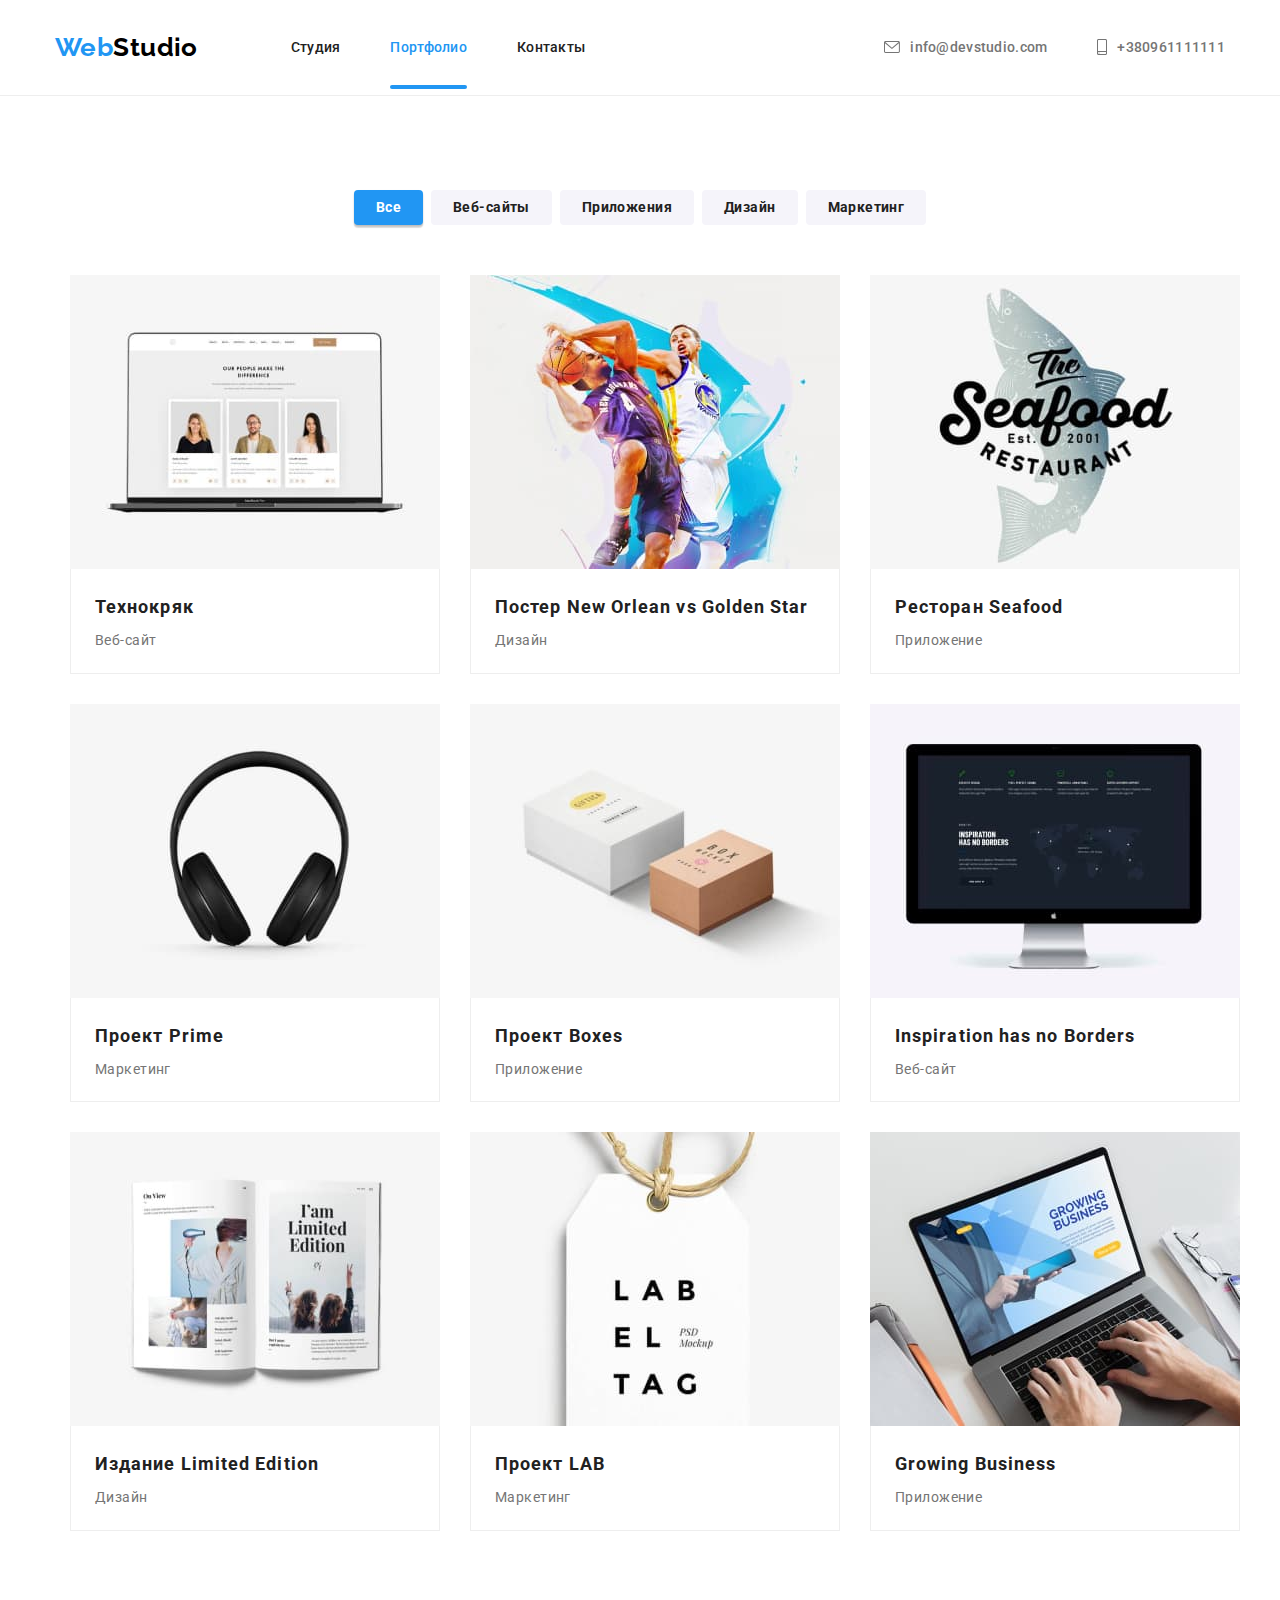
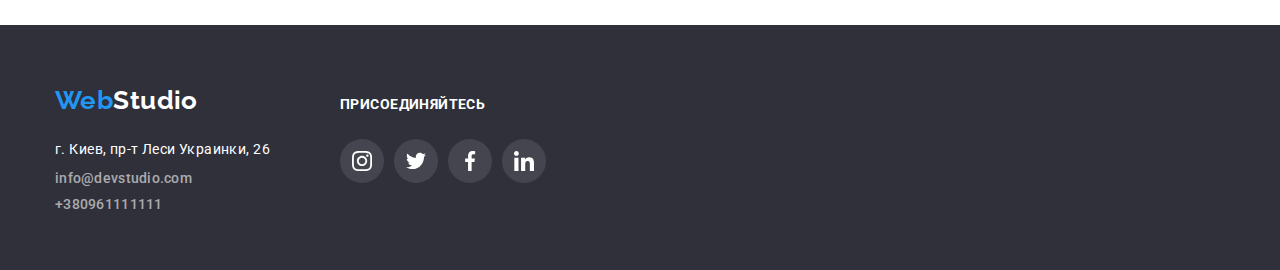
==== portfolio.html @ db99922e "start" ====
<!DOCTYPE html>
<html lang="ru">

<head>
    <meta charset="UTF-8" />
    <meta http-equiv="X-UA-Compatible" content="IE=edge" />
    <meta name="viewport" content="width=device-width, initial-scale=1.0" />
    <title>WebStudio</title>
    <link rel="stylesheet" href="https://cdnjs.cloudflare.com/ajax/libs/modern-normalize/1.0.0/modern-normalize.min.css" />
    <link rel="preconnect" href="https://fonts.googleapis.com" />
    <link rel="preconnect" href="https://fonts.gstatic.com" crossorigin />
    <link href="https://fonts.googleapis.com/css2?family=Raleway:wght@700&family=Roboto:wght@400;500;700;900&display=swap" rel="stylesheet" />
    <link rel="stylesheet" href="./css/styles.css" />
</head>

<body>
    <!--Шапка-->
    <header class="header">
        <div class="header__container _container">
            <div class="header__main">
                <a href="./index.html" class="header__logo" lang="en">Web<span class="header__logo__dus">Studio</span></a
                    >
                    <div class="header__menu menu">
                        <nav class="menu__body">
                            <ul class="menu__list">
                                <li class="menu__item">
                                    <a
                                        href="./index.html"
                                        class="menu-link"
                                        >Студия</a
                                    >
                                </li>
                                <li class="menu__item">
                                    <a href="./portfolio.html" class="menu-link current"
                                        >Портфолио</a
                                    >
                                </li>
                                <li class="menu__item">
                                    <a href="./contacts.html" class="menu-link"
                                        >Контакты</a
                                    >
                                </li>
                            </ul>
                        </nav>
                    </div>
                </div>

                <ul class="header-contacts__list">
                    <li class="header__contacts__item">
                        <a
                            href="mailto:info@devstudio.com"
                            class="header-contacts__link"
                            ><svg
                                class="header-contacts__icon"
                                width="16"
                                height="12"
                            >
                                <use
                                    href="./img/symbol-defs.svg#icon-email"
                                ></use>
                            </svg>
                            info@devstudio.com</a
                        >
                    </li>
                    <li class="header__contacts__item">
                        <a
                            href="tel:+380961111111"
                            class="header-contacts__link"
                            ><svg
                                class="header-contacts__icon"
                                width="10"
                                height="16"
                            >
                                <use
                                    href="./img/symbol-defs.svg#icon-smartphone"
                                ></use>
                            </svg>
                            +380961111111
                        </a>
                </li>
                </ul>
            </div>
    </header>
    <main>

        <!--Кнопки портфолио-->

        <section class="portfolio section">
            <div class="portfolio__container _container">
                <h1 class="visually-hidden ">Портфолио</h1>
                <ul class="portfolio__list">
                    <li class="portfolio__item">
                        <button type="button" class="portfolio-btn current">
                                Все
                            </button>
                    </li>
                    <li class="portfolio__item">
                        <button type="button" class="portfolio-btn">
                                Веб-сайты
                            </button>
                    </li>
                    <li class="portfolio__item">
                        <button type="button" class="portfolio-btn">
                                Приложения
                            </button>
                    </li>
                    <li class="portfolio__item">
                        <button type="button" class="portfolio-btn">
                                Дизайн
                            </button>
                    </li>
                    <li class="portfolio__item">
                        <button type="button" class="portfolio-btn">
                                Маркетинг
                            </button>
                    </li>
                </ul>


                <!--Продукты-->
                <div class="prodact__descroption _container">
                    <ul class="product__list">
                        <li class="product__item">
                            <a href="" class="product__link">
                                <div class="product__wrap">
                                    <img src="./img/technocryack.jpg" alt="технокряк" width="370" />
                                    <p class="product__description">
                                        Технокряк это современная площадка распространения коронавируса. Компании используют эту платформу для цифрового шпионажа и атак на защищённые сервера конкурентов.
                                    </p>
                                </div>

                                <div class="products__card">
                                    <h2 class="product__title">Технокряк</h2>
                                    <p class="product__text">Веб-сайт</p>
                                </div>
                            </a>
                        </li>
                        <li class="product__item">
                            <a href="" class="product__link">
                                <div class="product__wrap">
                                    <img src="./img/poster.jpg" alt="постер" width="370" />
                                    <p class="product__description">
                                        Lorem ipsum dolor sit amet consectetur adipisicing elit. Nisi ipsa, et amet inventore, facilis cum fuga velit vel minus beatae pariatur eius autem consequatur distinctio. Optio omnis praesentium fugiat hic.
                                    </p>
                                </div>
                                <div class="products__card">
                                    <h2 class="product__title">
                                        Постер
                                        <span lang="en">New Orlean vs Golden Star</span>
                                    </h2>
                                    <p class="product__text">Дизайн</p>
                                </div>
                            </a>
                        </li>
                        <li class="product__item">
                            <a href="" class="product__link">
                                <div class="product__wrap">
                                    <img src="./img/seafood.jpg" alt="ресторан" width="370" />
                                    <p class="product__description">
                                        Lorem ipsum dolor sit amet consectetur adipisicing elit. Nisi ipsa, et amet inventore, facilis cum fuga velit vel minus beatae pariatur eius autem consequatur distinctio. Optio omnis praesentium fugiat hic.
                                    </p>
                                </div>
                                <div class="products__card">
                                    <h2 class="product__title">
                                        Ресторан <span lang="en">Seafood</span>
                                    </h2>
                                    <p class="product__text">Приложение</p>
                                </div>
                            </a>
                        </li>
                        <li class="product__item">
                            <a href="" class="product__link">
                                <div class="product__wrap">
                                    <img src="./img/project_prime.jpg" alt="прайм" width="370" />
                                    <p class="product__description">
                                        Lorem ipsum dolor sit amet consectetur adipisicing elit. Nisi ipsa, et amet inventore, facilis cum fuga velit vel minus beatae pariatur eius autem consequatur distinctio. Optio omnis praesentium fugiat hic.
                                    </p>
                                </div>
                                <div class="products__card">
                                    <h2 class="product__title">
                                        Проект <span lang="en">Prime</span>
                                    </h2>
                                    <p class="product__text">Маркетинг</p>
                                </div>
                            </a>
                        </li>
                        <li class="product__item">
                            <a href="" class="product__link">
                                <div class="product__wrap">
                                    <img src="./img/boxes.jpg" alt="коробки" width="370" />
                                    <p class="product__description">
                                        Lorem ipsum dolor sit amet consectetur adipisicing elit. Nisi ipsa, et amet inventore, facilis cum fuga velit vel minus beatae pariatur eius autem consequatur distinctio. Optio omnis praesentium fugiat hic.
                                    </p>
                                </div>
                                <div class="products__card">
                                    <h2 class="product__title">
                                        Проект <span lang="en">Boxes</span>
                                    </h2>
                                    <p class="product__text">Приложение</p>
                                </div>
                            </a>
                        </li>
                        <li class="product__item">
                            <a href="" class="product__link">
                                <div class="product__wrap">
                                    <img src="./img/borders.jpg" alt="borders" width="370" />
                                    <p class="product__description">
                                        Lorem ipsum dolor sit amet consectetur adipisicing elit. Nisi ipsa, et amet inventore, facilis cum fuga velit vel minus beatae pariatur eius autem consequatur distinctio. Optio omnis praesentium fugiat hic.
                                    </p>
                                </div>
                                <div class="products__card">
                                    <h2 class="product__title" lang="en">
                                        Inspiration has no Borders
                                    </h2>
                                    <p class="product__text">Веб-сайт</p>
                                </div>
                            </a>
                        </li>
                        <li class="product__item">
                            <a href="" class="product__link">
                                <div class="product__wrap">
                                    <img src="./img/limited_edition.jpg" alt="издание" width="370" />
                                    <p class="product__description">
                                        Lorem ipsum dolor sit amet consectetur adipisicing elit. Nisi ipsa, et amet inventore, facilis cum fuga velit vel minus beatae pariatur eius autem consequatur distinctio. Optio omnis praesentium fugiat hic.
                                    </p>
                                </div>
                                <div class="products__card">
                                    <h2 class="product__title">
                                        Издание <span lang="en">Limited Edition</span>
                                    </h2>
                                    <p class="product__text">Дизайн</p>
                                </div>
                            </a>
                        </li>
                        <li class="product__item">
                            <a href="" class="product__link">
                                <div class="product__wrap">
                                    <img src="./img/project_lab.jpg" alt="lab" width="370" />
                                    <p class="product__description">
                                        Lorem ipsum dolor sit amet consectetur adipisicing elit. Nisi ipsa, et amet inventore, facilis cum fuga velit vel minus beatae pariatur eius autem consequatur distinctio. Optio omnis praesentium fugiat hic.
                                    </p>
                                </div>
                                <div class="products__card">
                                    <h2 class="product__title">
                                        Проект <span lang="en">LAB</span>
                                    </h2>
                                    <p class="product__text">Маркетинг</p>
                                </div>
                            </a>
                        </li>
                        <li class="product__item">
                            <a href="" class="product__link">
                                <div class="product__wrap">
                                    <img src="./img/growing_business.jpg" alt="бизнес" width="370" />
                                    <p class="product__description">
                                        Lorem ipsum dolor sit amet consectetur adipisicing elit. Nisi ipsa, et amet inventore, facilis cum fuga velit vel minus beatae pariatur eius autem consequatur distinctio. Optio omnis praesentium fugiat hic.
                                    </p>
                                </div>
                                <div class="products__card">
                                    <h2 class="product__title" lang="en">
                                        Growing Business
                                    </h2>
                                    <p class="product__text">Приложение</p>
                                </div>
                            </a>
                        </li>
                    </ul>
                </div>
            </div>
        </section>
    </main>

    <!--Подвал-->
    <footer class="footer">
        <div class="footer__container _container">
            <div class="footer__address">
                <a href="./index.html" class="footer__logo" lang="en">Web<span class="footer__logo__dus">Studio</span></a>


                <address class="address">
                    <ul class="footer__contacts__list">
                        <li class="map__item">
                            <a
                                class="map"
                                href="https://goo.gl/maps/jN3i5GPrGZGy4SyUA"
                                target="_blank"
                                rel="noopener noreferrer nofollow"
                                >г. Киев, пр-т Леси Украинки, 26</a
                            >
                        </li>

                        <li class="footer__contacts__item">
                            <a
                                class="footer__contacts__link"
                                href="mailto:info@devstudio.com"
                                >info@devstudio.com</a
                            >
                        </li>
                        <li class="footer__contacts__item">
                            <a
                                class="footer__contacts__link"
                                href="tel:+380961111111"
                                >+380961111111</a
                            >
                        </li>
                    </ul>
                </address>
            </div>


            <div class="join">
                <b class="join__title">присоединяйтесь</b>

                <ul class="join__list">
                    <li class="join__item">
                        <a href="" class="join__link">
                            <svg class="join__icon">
                                <use href="./img/symbol-defs.svg#icon-instagram"></use>
                            </svg>
                        </a>
                    </li>
                    <li class="join__item">
                        <a href="" class="join__link">
                            <svg class="join__icon">
                                <use href="./img/symbol-defs.svg#icon-twitter"></use>
                            </svg>
                        </a>
                    </li>
                    <li class="join__item">
                        <a href="" class="join__link">
                            <svg class="join__icon">
                                <use href="./img/symbol-defs.svg#icon-facebook"></use>
                            </svg>
                        </a>
                    </li>
                    <li class="join__item">
                        <a href="" class="join__link">
                            <svg class="join__icon">
                                <use href="./img/symbol-defs.svg#icon-linkedin"></use>
                            </svg>
                        </a>
                    </li>




                </ul>

            </div>
        </div>
    </footer>

    <script src="./js/modal.js"></script>

</body>

</html>
---- css/styles.css ----
:root {
    --primary-text-color: #757575;
    --title-text-color: #212121;
    --accent-color: #2196f3;
    --primary-white-color: #ffffff;
    --secondary-bg-color: #f5f4fa;
    --first-bg-color: #2f303a;
    --footer-address-color: rgba(255, 255, 255, 0.6);
    --header-logo-dark-color: #000000;
    --hero-btn-hover-color: #188ce8;
    --border-color: #eeeeee;
    --hero-gradient: rgba(47, 48, 58, 0.4);
    --primary-icon-color: #afb1b8;
    --secondary-icon-color: rgba(255, 255, 255, 0.1);
    --label-bg: rgba(47, 48, 58, 0.8);
    --before-element-is: rgba(33, 150, 243, 1);
    --overlay: rgba(0, 0, 0, 0.2);
    --cards-overlay: rgba(33, 150, 243, 0.9);
    --duration: 250ms;
    --timing-function: cubic-bezier(0.4, 0, 0.2, 1);
}

body {
    background-color: var(--primary-white-color);
    color: var(--primary-text-color);
    font-family: "Roboto", sans-serif;
    font-size: 14px;
    line-height: 1.71;
    letter-spacing: 0.03em;
}

ul {
    padding: 0px;
    margin: 0px;
}

h1,
h2,
h3,
h4,
h5,
h6 {
    margin: 0px;
}

p {
    margin: 0px;
}

a {
    text-decoration: none;
}


/*new style*/

._container {
    margin-left: auto;
    margin-right: auto;
    width: 1200px;
    padding-left: 15px;
    padding-right: 15px;
}

.section {
    padding-top: 94px;
    padding-bottom: 94px;
}


/*header*/

.header {
    display: flex;
    align-items: center;
    border-bottom: 1px solid var(--border-color);
}

.header__container {
    display: flex;
}

.header__main {
    display: flex;
    margin-right: auto;
    align-items: center;
}

.header__logo {
    color: var(--title-text-color);
    font-family: "Raleway";
    font-weight: bold;
    font-size: 26px;
    line-height: 1.19;
    text-decoration: none;
    color: var(--accent-color);
    margin-right: 93px;
    padding: 32px 0;
}

.header__logo__dus {
    font-family: "Raleway", sans-serif;
    font-weight: 700;
    color: var(--header-logo-dark-color);
}

.header__menu {
    display: flex;
}

.menu {}

.menu__body {}

.menu__list {
    list-style: none;
    display: flex;
}

.menu__item {
    margin-right: 50px;
    position: relative;
}

.menu__item:last-child {
    margin-right: 0px;
}

.menu-link {
    display: block;
    padding: 32px 0;
    color: var(--title-text-color);
    font-weight: 500;
    font-size: 14px;
    line-height: 1.2;
    letter-spacing: 0.02em;
    text-decoration: none;
    transition: color var(--duration) var(--timing-function);
}

.menu__item {
    position: relative;
}

.menu__list .menu-link.current::after {
    content: "";
    position: absolute;
    bottom: -1px;
    left: 0;
    width: 100%;
    height: 4px;
    background-color: var(--before-element-is);
    border-radius: 2px;
}

.menu-link:hover,
.menu-link:focus {
    color: var(--accent-color);
}

.current {
    color: var(--accent-color);
}

.menu__list .menu-link .current::after {
    opacity: 1;
}

.header__contacts__item {
    margin-right: 50px;
}

.header__contacts__item:last-child {
    margin-right: 0px;
}

.header-contacts__list {
    list-style: none;
    display: flex;
    align-items: center;
}

.header-contacts__link {
    color: var(--primary-text-color);
    font-weight: 500;
    font-size: 14px;
    line-height: 1.2;
    letter-spacing: 0.02em;
    text-decoration: none;
    padding: 32px 0;
    display: flex;
    align-items: center;
    transition: color var(--duration) var(--timing-function);
}

.header-contacts__link:hover,
.header-contacts__link:focus {
    color: var(--accent-color);
}


/*header icons*/

.header-contacts__icon {
    align-items: center;
    justify-content: center;
    margin-right: 10px;
    fill: currentColor;
}


/*hero*/

.hero {
    text-align: center;
    max-width: 1600px;
    height: 600px;
    margin-right: auto;
    margin-left: auto;
    background-image: linear-gradient( to right, var(--hero-gradient), var(--hero-gradient)), url("../img/hero.jpg");
}

.hero {
    padding-top: 200px;
    padding-bottom: 200px;
}

.hero__title {
    font-weight: 900;
    font-size: 44px;
    line-height: 60px;
    text-align: center;
    letter-spacing: 0.06em;
    text-transform: uppercase;
    color: var(--secondary-bg-color);
    margin-bottom: 30px;
}


/*modal*/

.hero .modal {
    position: absolute;
    top: 50%;
    left: 50%;
    transform: translate(-50%, -50%);
    width: 528px;
    height: 581px;
    background-color: var(--primary-white-color);
    box-shadow: 0px 1px 3px rgba(0, 0, 0, 0.12), 0px 1px 1px rgba(0, 0, 0, 0.14), 0px 2px 1px rgba(0, 0, 0, 0.2);
    border-radius: 4px;
}

.hero .backdrop {
    position: fixed;
    top: 0;
    left: 0;
    width: 100%;
    height: 100%;
    z-index: 9;
    background-color: var(--overlay);
    transition: transform var(--duration) var(--timing-function), opacity var(--duration) var(--timing-function);
}

.hero .backdrop.is-hidden {
    opacity: 0;
    pointer-events: none;
}

.modal-close {
    display: flex;
    align-items: center;
    justify-content: center;
    position: absolute;
    top: 8px;
    right: 8px;
    width: 30px;
    height: 30px;
    background-color: var(--primary-white-color);
    border: 1px solid rgba(0, 0, 0, 0.1);
    border-radius: 50%;
    cursor: pointer;
}


/*hero button*/

.hero-btn {
    color: var(--primary-white-color);
    font-weight: 700;
    font-size: 16px;
    line-height: 1.875;
    letter-spacing: 0.06em;
    text-decoration: none;
}

.hero-btn {
    background-color: var(--accent-color);
    padding: 10px 32px;
    border: 0px;
    border-radius: 4px;
    font-weight: bold;
    font-size: 16px;
    line-height: 30px;
    letter-spacing: 0.03em;
    color: var(--secondary-bg-color);
    font-family: inherit;
    cursor: pointer;
    box-shadow: 0px 4px 4px rgba(0, 0, 0, 0.15);
    transition: background-color var(--duration) var(--timing-function);
}

.hero-btn:hover,
.hero-btn:focus {
    background-color: var(--hero-btn-hover-color);
}


/*features*/

.features__section {
    padding-top: 94px;
    padding-bottom: 94px;
}

.features__container {}

.visually-hidden {
    position: absolute;
    width: 1px;
    height: 1px;
    margin: -1px;
    border: 0;
    padding: 0;
    white-space: nowrap;
    clip-path: inset(100%);
    clip: rect(0 0 0 0);
    overflow: hidden;
}

.features__list {
    list-style: none;
    display: flex;
    margin: -15px;
}

.features__item {
    text-decoration: none;
    margin: 15px;
    flex-basis: calc((100% - 3 * 30px) / 4);
}

.features__title {
    font-weight: bold;
    font-size: 14px;
    line-height: 16px;
    letter-spacing: 0.06em;
    text-transform: uppercase;
    color: var(--title-text-color);
    margin-bottom: 10px;
}

.features__text {
    font-family: Roboto;
    font-size: 14px;
    line-height: 1.71;
    letter-spacing: 0.03em;
    color: var(--primary-text-color);
}

.features__label {
    display: flex;
    align-items: center;
    justify-content: center;
    width: 270px;
    height: 120px;
    background-color: var(--secondary-bg-color);
    margin-bottom: 30px;
    border-radius: 4px;
}

.features__icon {
    width: 70px;
    height: 70px;
}


/*whatwedo*/

.whatwedo__section {
    padding-bottom: 94px;
}

.whatwedo__container {}

.whatwedo__title {
    font-weight: bold;
    font-size: 36px;
    line-height: 42px;
    letter-spacing: 0.03em;
    color: var(--title-text-color);
    text-align: center;
    margin-bottom: 50px;
}

.whatwedo__list {
    list-style: none;
    display: flex;
}

.whatwedo__item {
    position: relative;
    margin-right: 30px;
}

.whatwedo__item:last-child {
    margin-right: 0px;
}

.whatwedo__item img {
    display: block;
    max-width: 100%;
    height: auto;
}

.whatwedo__list .label-title {
    font-size: 14px;
    line-height: 1.14;
    text-transform: uppercase;
    color: var(--primary-white-color);
}

.whatwedo__list .label {
    display: flex;
    align-items: center;
    justify-content: center;
    height: 70px;
    width: 100%;
    position: absolute;
    bottom: 0;
    background-color: var(--label-bg);
}


/*team*/

.team__section {
    background-color: var(--secondary-bg-color);
    padding-top: 94px;
    padding-bottom: 94px;
}

.team__container {
    margin-left: auto;
    margin-right: auto;
    width: 1200px;
    padding-left: 15px;
    padding-right: 15px;
}

.our__team__title {
    font-weight: bold;
    font-size: 36px;
    line-height: 42px;
    text-align: center;
    letter-spacing: 0.03em;
    color: var(--title-text-color);
    margin-bottom: 50px;
}

.team__list {
    list-style: none;
    display: flex;
}

.team__item {
    margin-right: 30px;
    background-color: var(--primary-white-color);
    width: 270px;
    border-radius: 0px 0px 4px 4px;
    box-shadow: 0px 1px 3px rgba(0, 0, 0, 0.12), 0px 1px 1px rgba(0, 0, 0, 0.14), 0px 2px 1px rgba(0, 0, 0, 0.2);
    text-align: center;
}

.team__item:last-child {
    margin-right: 0px;
}

.team__item img {
    display: block;
    max-width: 100%;
    height: auto;
}

.team__card {
    padding-top: 30px;
    padding-bottom: 30px;
    padding-left: 32px;
    padding-right: 32px;
}

.team__title {
    font-size: 16px;
    line-height: 19px;
    text-align: center;
    margin-bottom: 10px;
    letter-spacing: 0.03em;
    color: var(--title-text-color);
}

.team__text {
    font-size: 16px;
    line-height: 19px;
    letter-spacing: 0.03em;
    text-align: center;
    margin-bottom: 16px;
}

.social__icon___list {
    display: flex;
    justify-content: center;
}

.social__link {
    display: flex;
    justify-content: center;
    align-items: center;
    width: 44px;
    height: 44px;
    border-radius: 50%;
    color: var(--accent-color);
    transition: color var(--duration) var(--timing-function), background-color var(--duration) var(--timing-function);
}

.social__item {
    list-style: none;
    margin-right: 10px;
}

.social__item:last-child {
    margin-right: 0px;
}

.social__link:hover,
.social__link:focus {
    background-color: var(--accent-color);
}

.social__link:hover .social__icon,
.social__link:focus .social__icon {
    fill: var(--primary-white-color);
}

.social__icon {
    width: 20px;
    height: 20px;
    fill: var(--primary-icon-color);
}


/*footer*/

.footer {
    background-color: var(--first-bg-color);
    padding-top: 60px;
    padding-bottom: 57px;
}

.footer__container {
    display: flex;
    align-items: baseline;
}

.footer__logo {
    color: var(--title-text-color);
    font-family: "Raleway";
    font-weight: bold;
    font-size: 26px;
    line-height: 1.19;
    text-decoration: none;
    color: var(--accent-color);
}

.footer__logo__dus {
    font-family: "Raleway", sans-serif;
    font-weight: 700;
    color: var(--primary-white-color);
}

.footer__address {
    margin-right: 70px;
}

.address {
    margin-top: 20px;
}

.footer__contacts__list {
    color: rgba(255, 255, 255, 0.6);
    font-weight: 500;
    font-size: 14px;
    line-height: 1.2;
    list-style: none;
    font-style: normal;
}

.map__item {}

.map {
    font-style: normal;
    font-weight: normal;
    font-size: 14px;
    line-height: 24px;
    letter-spacing: 0.03em;
    color: var(--primary-white-color);
    text-decoration: none;
    transition: color var(--duration) var(--timing-function);
}

.map:hover,
.map:focus {
    color: var(--accent-color);
}

.footer__contacts__item {
    color: var(--footer-address-color);
    font-weight: 500;
    font-size: 14px;
    line-height: 1.2;
    list-style: none;
    font-style: normal;
    text-decoration: none;
    margin-top: 9px;
}

.footer__contacts__link {
    color: var(--footer-address-color);
    font-weight: 500;
    font-size: 14px;
    line-height: 16px;
    letter-spacing: 0.02em;
    text-decoration: none;
    transition: color var(--duration) var(--timing-function), opacity var(--duration) var(--timing-function);
}

.footer__contacts__link:hover,
.footer__contacts__link:focus {
    color: var(--accent-color);
}

.join__item {
    list-style: none;
    margin-right: 10px;
}

.join__item:last-child {
    margin-right: 0px;
}

.join__title {
    color: var(--primary-white-color);
    font-size: 14px;
    line-height: 16px;
    letter-spacing: 0.03em;
    text-transform: uppercase;
}

.join__list {
    display: flex;
    margin-top: 22px;
}

.join__icon {
    width: 20px;
    height: 20px;
    fill: var(--primary-white-color);
}

.join__link {
    width: 44px;
    height: 44px;
    border-radius: 50%;
    background-color: var(--secondary-icon-color);
    display: flex;
    justify-content: center;
    align-items: center;
    transition: background-color var(--duration) var(--timing-function);
}

.join__link:hover,
.join__link:focus {
    background-color: var(--accent-color);
}


/*Portfolio*/

.portfolio.section {}

.portfolio__list {
    list-style: none;
    display: flex;
    justify-content: center;
    margin-bottom: 50px;
}

.portfolio__item {
    margin-right: 8px;
}

.portfolio__item:last-child {
    margin-right: 0px;
}

.portfolio-btn {
    font-weight: 500;
    line-height: 1.62;
    text-align: center;
    letter-spacing: 0.03em;
    background-color: var(--secondary-bg-color);
    padding: 6px 22px;
    border: 0px;
    border-radius: 4px;
    font-weight: bold;
    color: var(--title-text-color);
    font-family: inherit;
    cursor: pointer;
    transition: color var(--duration) var(--timing-function), background-color var(--duration) var(--timing-function), box-shadow var(--duration) var(--timing-function);
}

.portfolio-btn:hover,
.portfolio-btn:focus {
    color: var(--primary-white-color);
    background-color: var(--hero-btn-hover-color);
    box-shadow: 0px 4px 4px rgba(0, 0, 0, 0.15);
}

.portfolio-btn.current {
    color: var(--primary-white-color);
    background-color: var(--accent-color);
    box-shadow: 0px 3px 1px rgb(0 0 0 / 10%), 0px 1px 2px rgb(0 0 0 / 8%), 0px 2px 2px rgb(0 0 0 / 12%);
}

.product__container {}

.product__list {
    list-style: none;
    display: flex;
    flex-wrap: wrap;
    margin-top: -30px;
}

.products__card {
    padding: 20px 24px 20px 24px;
    border: 1px solid var(--border-color);
    border-top: none;
}

.product__item {
    margin-right: 30px;
    margin-top: 30px;
}

.product__item:nth-child(3n+3) {
    margin-right: 0px;
}

.product__link {
    display: block;
    text-decoration: none;
    transition: box-shadow var(--duration) var(--timing-function);
}

.product__link:hover .product__description,
.product__link:focus .product__description {
    transform: translateY(-294px);
}

.product__link:hover,
.product__link:focus {
    border: 0;
    box-shadow: 0px 1px 1px rgba(0, 0, 0, 0.12), 0px 4px 4px rgba(0, 0, 0, 0.06), 1px 4px 6px rgba(0, 0, 0, 0.16);
}

.product__title {
    font-weight: bold;
    font-size: 18px;
    line-height: 2;
    letter-spacing: 0.06em;
    color: var(--title-text-color);
    margin-bottom: 4px;
}

.product__text {
    color: var(--primary-text-color);
}

.product__description {
    background-color: var(--cards-overlay);
    transition: var(--duration) var(--timing-function), opacity var(--duration) var(--timing-function);
}

.product__description {
    width: 370px;
    color: var(--primary-white-color);
    font-size: 18px;
    padding: 63px 24px;
}

.product__item img {
    display: block;
    max-width: 100%;
    height: auto;
}

.product__item:hover .product__wrap .product__description {
    transform: translateY(-294px);
}

.product__wrap:focus {
    transform: translateY(-294px);
}

.product__wrap {
    height: 294px;
    overflow: hidden;
}


/*Clients*/

.clients__container {}

.clients__section {
    padding-top: 91px;
    padding-bottom: 94px;
}

._container {}

.clients__title {
    font-size: 36px;
    line-height: 1.16;
    text-align: center;
    margin-bottom: 50px;
    color: var(--title-text-color);
}

.clients__item {
    list-style: none;
    margin-right: 30px;
}

.clients__item:last-child {
    margin-right: 0px;
}

.clients-list {
    display: flex;
    justify-content: space-between;
}

.clients__link {
    display: flex;
    width: 170px;
    height: 92px;
    border: 1px solid var(--primary-icon-color);
    border-radius: 4px;
    justify-content: center;
    align-items: center;
    color: #afb1b8;
    transition: color var(--duration) var(--timing-function), border var(--duration) var(--timing-function);
}

.clients__link:hover,
.clients__link:focus {
    border: 1px solid var(--accent-color);
    color: var(--accent-color);
}

.clients__logo {
    fill: currentColor;
}
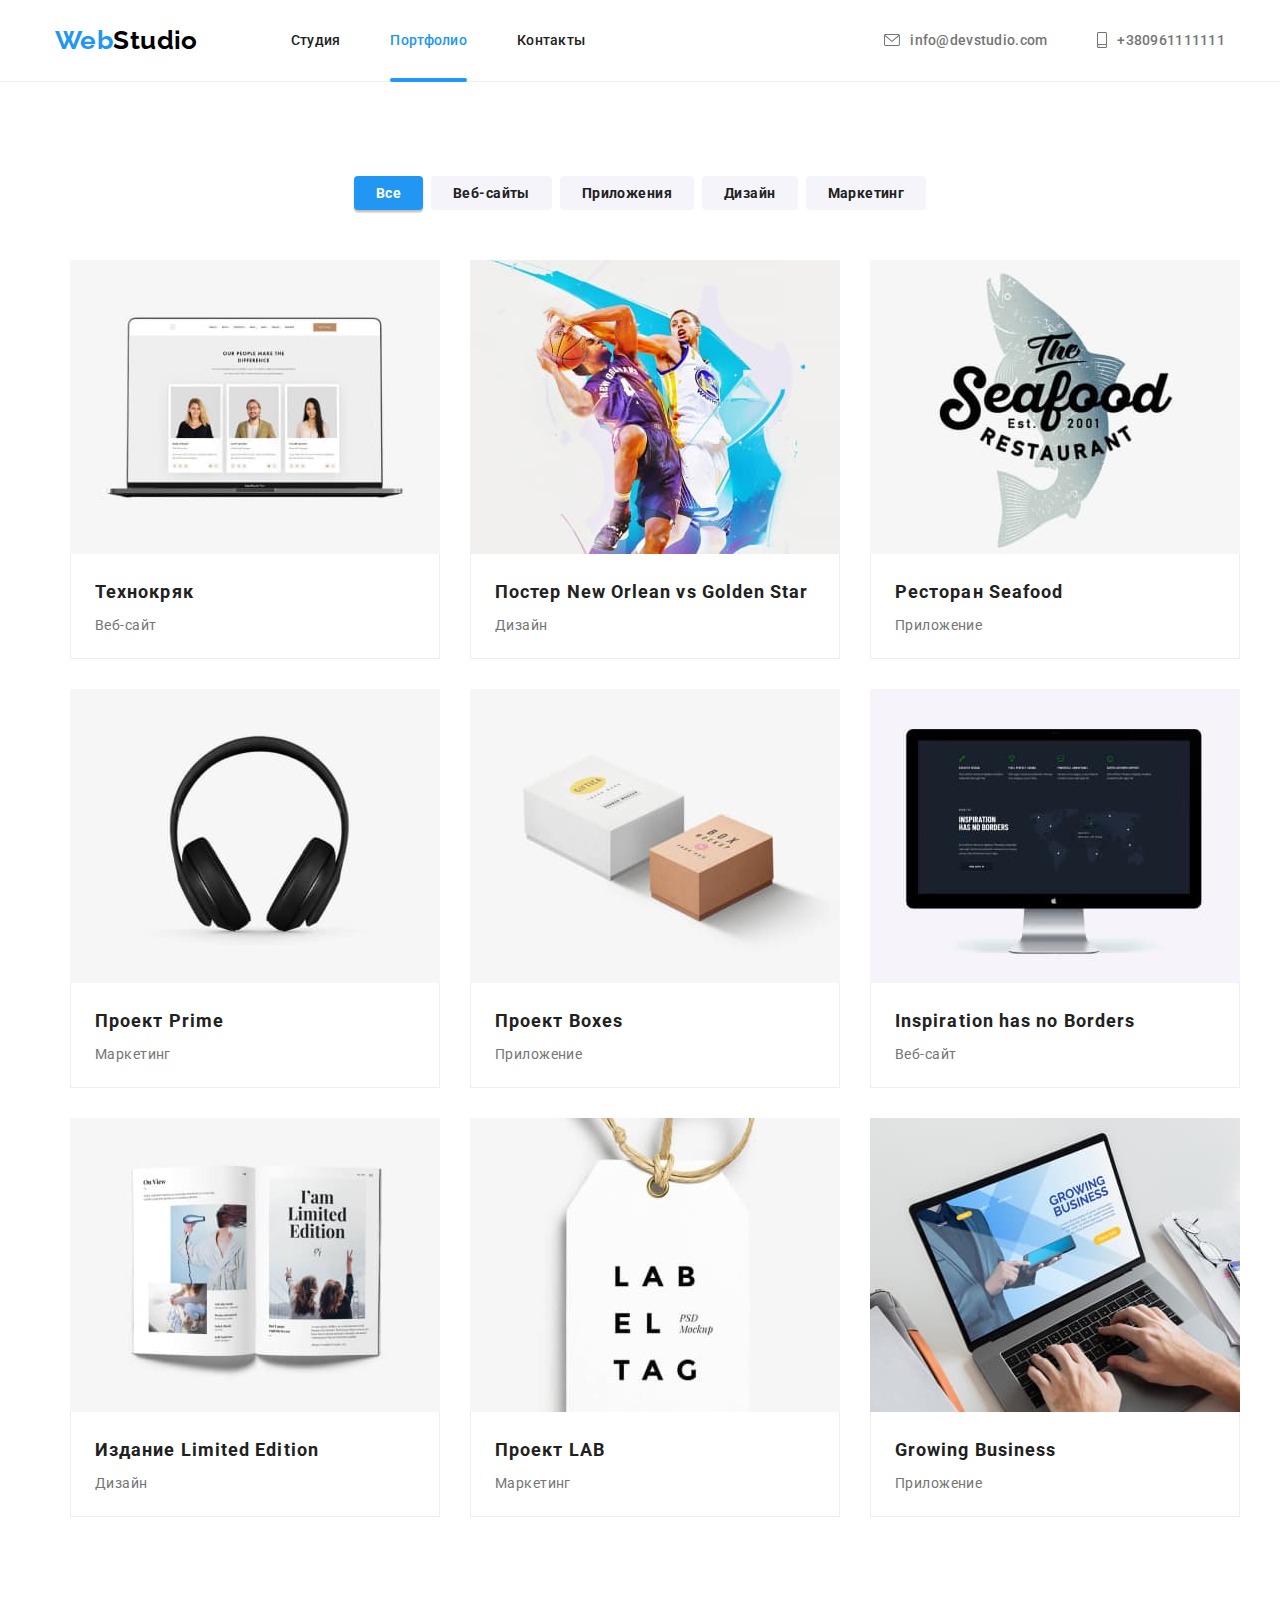
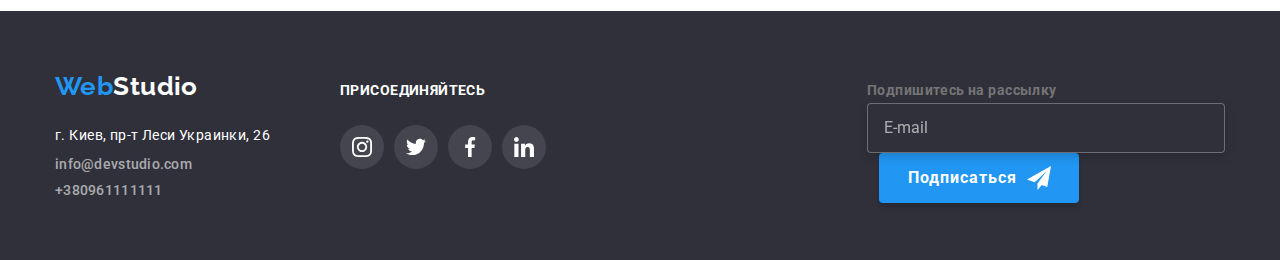
==== commit 656e9058: "test" ====
--- a/portfolio.html
+++ b/portfolio.html
@@ -340,12 +340,19 @@
                             </svg>
                         </a>
                     </li>
-
-
-
-
                 </ul>
-
+            </div>
+            <div class="footer__form__container">
+                <b>Подпишитесь на рассылку</b>
+
+                <form class="footer__form-group">
+                    <input type="text" placeholder="E-mail" class="footer__input">
+                    <button type="submit" class="footer__submit__button">Подписаться
+                        <svg class="footer__icon__send" width="24" height="24">
+                            <use href="./img/symbol-defs.svg#icon-icon-send"></use>
+                        </svg>
+                    </button>
+                </form>
             </div>
         </div>
     </footer>
--- a/css/styles.css
+++ b/css/styles.css
@@ -95,7 +95,7 @@
     text-decoration: none;
     color: var(--accent-color);
     margin-right: 93px;
-    padding: 32px 0;
+    padding: 24px 0;
 }
 
 .header__logo__dus {
@@ -279,7 +279,174 @@
     background-color: var(--primary-white-color);
     border: 1px solid rgba(0, 0, 0, 0.1);
     border-radius: 50%;
+    transition: transform var(--duration) var(--timing-function);
+    color: var(--accent-color);
     cursor: pointer;
+}
+
+.modal-close:hover,
+.modal-close:focus {
+    fill: currentColor;
+}
+
+
+/* form */
+
+.form {
+    padding: 40px;
+}
+
+.form-text {
+    font-weight: bold;
+    font-size: 20px;
+    line-height: 1.15;
+    letter-spacing: 0.03em;
+    text-align: center;
+    margin-bottom: 12px;
+    color: #212121;
+}
+
+.form-field {
+    display: flex;
+    flex-direction: column;
+    border: none;
+    margin-bottom: 10px;
+}
+
+.form-label {
+    display: flex;
+    margin-bottom: 4px;
+    font-size: 12px;
+    line-height: 1.16;
+    letter-spacing: 0.01em;
+    color: var(--primary-text-color);
+}
+
+.form-input-icon {
+    position: relative;
+}
+
+.form-input {
+    width: 100%;
+    height: 40px;
+    outline: none;
+    border: 1px solid rgba(33, 33, 33, 0.2);
+    border-radius: 4px;
+    padding-left: 42px;
+    transition: border var(--duration) var(--timing-function);
+}
+
+.form-icon {
+    position: absolute;
+    top: 50%;
+    transform: translateY(-50%);
+    left: 12px;
+    transition: fill var(--duration) var(--timing-function);
+}
+
+.form-input:focus {
+    border: 1px solid var(--accent-color);
+}
+
+.form-input:focus+.form-icon {
+    fill: var(--accent-color);
+}
+
+.form-feedback {
+    margin-bottom: 20px;
+}
+
+.form-textarea {
+    width: 100%;
+    height: 120px;
+    padding: 12px 16px;
+    outline: none;
+    border: 1px solid rgba(33, 33, 33, 0.2);
+    border-radius: 4px;
+    resize: none;
+    transition: border var(--duration) var(--timing-function);
+}
+
+.form-textarea:focus {
+    border: 1px solid var(--accent-color);
+}
+
+.policy-checkbox {
+    display: flex;
+    flex-direction: column;
+    align-items: center;
+    margin-bottom: 30px;
+}
+
+.policy-label {
+    display: flex;
+    align-items: center;
+}
+
+.checkbox {
+    position: absolute;
+    width: 1px;
+    height: 1px;
+    margin: -1px;
+    border: 0;
+    padding: 0;
+    white-space: nowrap;
+    clip-path: inset(100%);
+    clip: rect(0 0 0 0);
+    overflow: hidden;
+}
+
+.policy-icon {
+    border: 2px solid #212121;
+    border-radius: 2px;
+    fill: var(--primary-white-color);
+    transition: border-color var(--duration) var(--timing-function), background-color var(--duration) var(--timing-function);
+}
+
+.checkbox:checked+.policy-icon {
+    background-color: var(--accent-color);
+    border-color: var(--accent-color);
+}
+
+.checkbox:focus+.policy-icon {
+    border: 0.2px solid var(--accent-color);
+}
+
+.policy-text {
+    font-size: 14px;
+    line-height: 1.71;
+    letter-spacing: 0.03em;
+    color: var(--primary-text-color);
+    margin-left: 7px;
+}
+
+.policy-link {
+    color: var(--accent-color);
+}
+
+.button-send {
+    position: absolute;
+    left: 50%;
+    transform: translateX(-50%);
+    width: 200px;
+    color: var(--primary-white-color);
+    background-color: var(--accent-color);
+    cursor: pointer;
+    font-family: inherit;
+    font-weight: 700;
+    font-size: 16px;
+    line-height: 1.87;
+    letter-spacing: 0.06em;
+    border: 0;
+    border-radius: 4px;
+    box-shadow: 0px 4px 4px rgba(0, 0, 0, 0.15);
+    padding: 10px 32px;
+    transition: background-color var(--duration) var(--timing-function);
+}
+
+.button-send:hover,
+.button-send:focus {
+    background-color: #188ce8;
 }
 
 
@@ -692,6 +859,79 @@
     background-color: var(--accent-color);
 }
 
+.footer__form__group {
+    display: flex;
+    align-items: center;
+    margin-top: 20px;
+}
+
+.footer__form__container {
+    margin-left: auto;
+}
+
+.footer__input {
+    padding-left: 16px;
+    width: 358px;
+    height: 50px;
+    border: 1px solid rgba(255, 255, 255, 0.3);
+    filter: drop-shadow(0px 4px 4px rgba(0, 0, 0, 0.15));
+    border-radius: 4px;
+    outline: none;
+    background-color: var(--first-bg-color);
+    color: var(--primary-white-color);
+    transition: border-color 250ms cubic-bezier(0.4, 0, 0.2, 1);
+}
+
+.footer__input:hover,
+.footer__input:focus {
+    border-color: var(--accent-color);
+}
+
+.footer__input::placeholder {
+    font-size: 16px;
+    line-height: 1.25;
+    color: rgba(255, 255, 255, 0.6);
+}
+
+.footer__submit__button {
+    display: flex;
+    align-items: center;
+    margin-left: 12px;
+    padding: 10px 28px 10px 29px;
+    height: 50px;
+    border-width: 0px;
+    font-weight: 700;
+    font-size: 16px;
+    line-height: 1.87;
+    text-align: center;
+    letter-spacing: 0.06em;
+    outline: none;
+    background-color: var(--accent-color);
+    box-shadow: 0px 4px 4px rgba(0, 0, 0, 0.15);
+    border-radius: 4px;
+    color: var(--primary-white-color);
+    cursor: pointer;
+    transition: background-color var(--duration) var(--timing-function);
+}
+
+.footer__submit__button:hover,
+.footer__submit__button:focus {
+    background-color: var(--cards-overlay);
+}
+
+.submit__title {
+    color: var(--primary-white-color);
+    font-size: 14px;
+    line-height: 16px;
+    letter-spacing: 0.03em;
+    text-transform: uppercase;
+}
+
+.footer__icon__send {
+    fill: var(--primary-white-color);
+    margin-left: 10px;
+}
+
 
 /*Portfolio*/
 
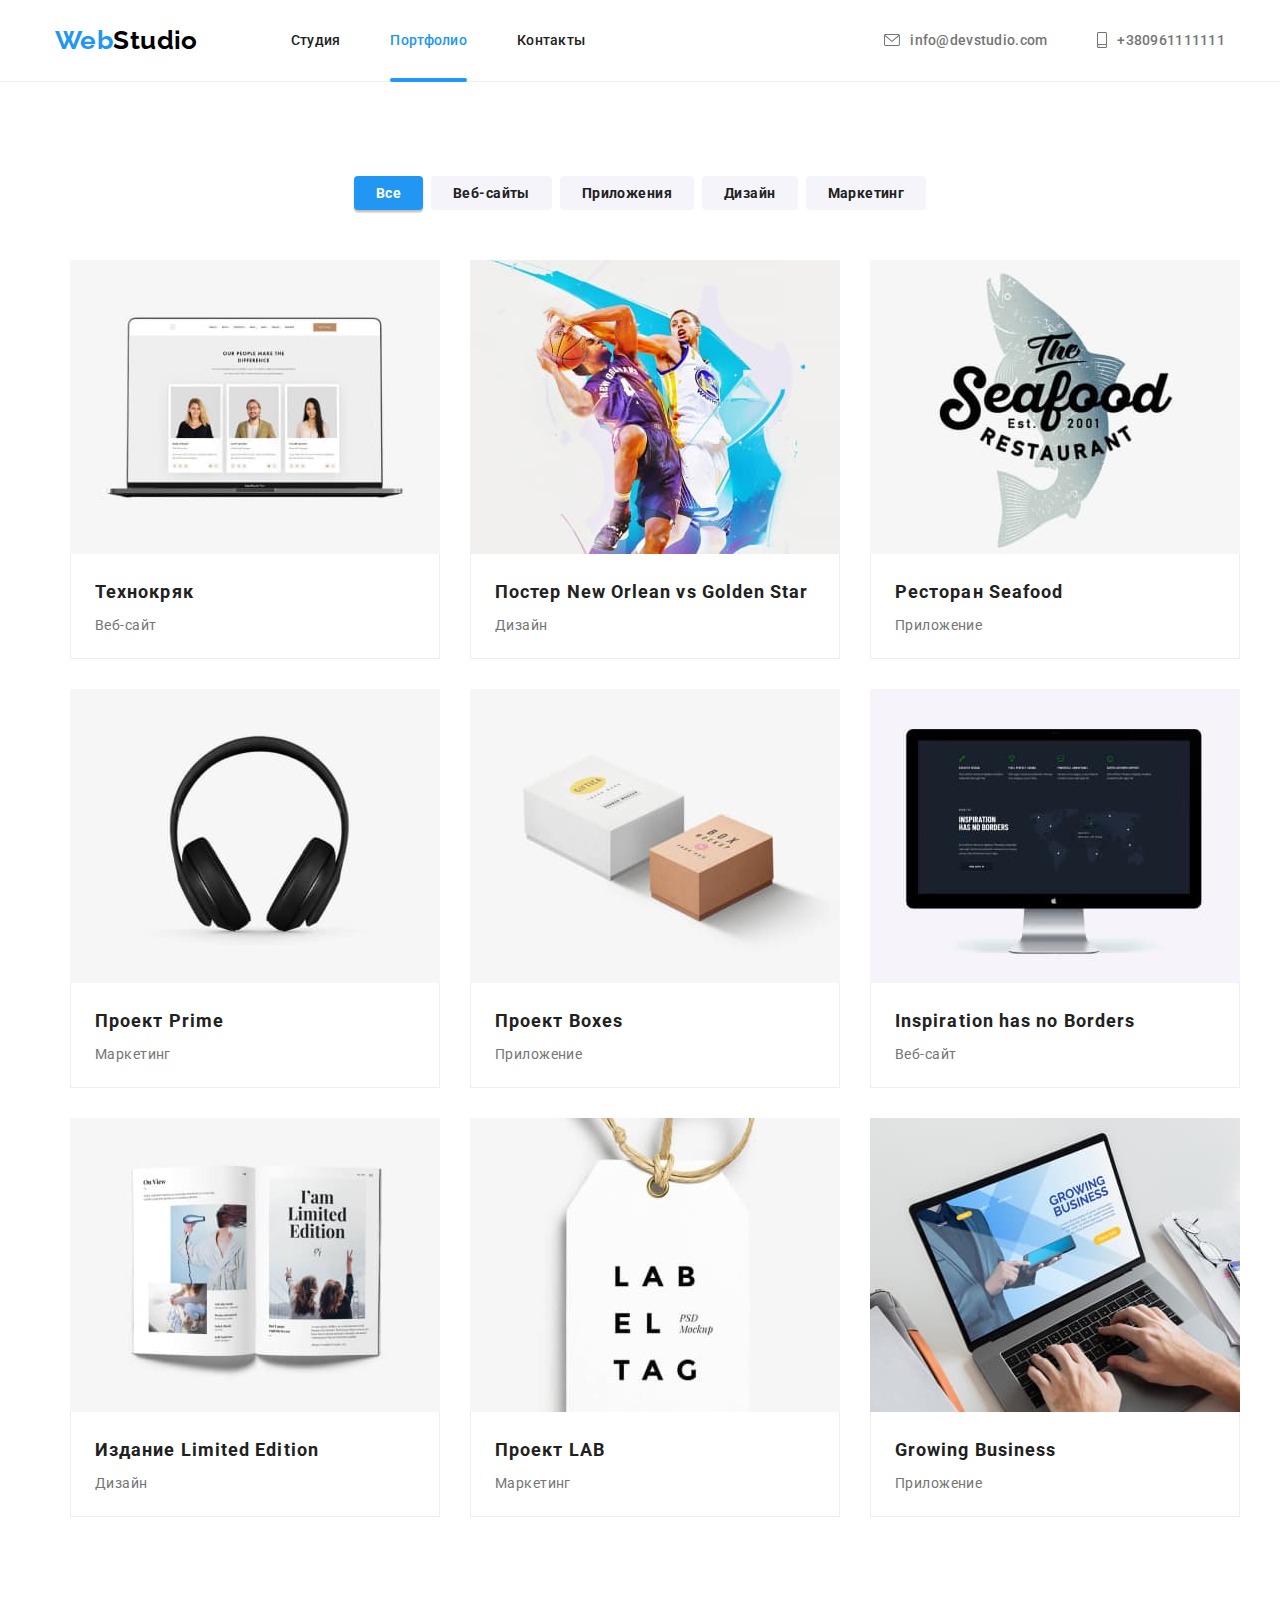
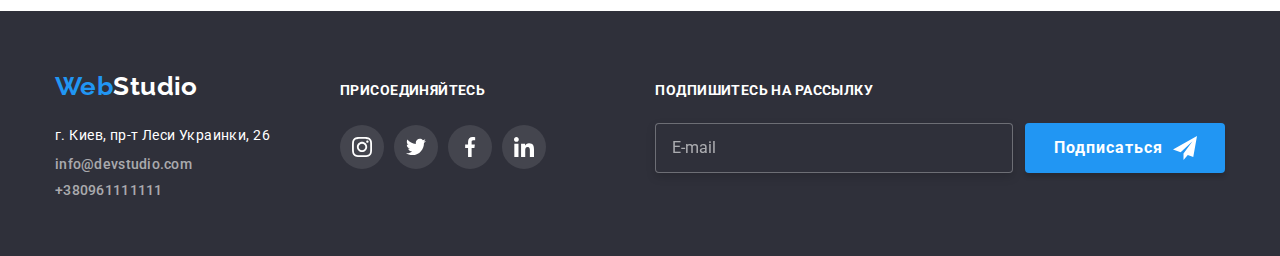
==== commit 52df9fe5: "bem" ====
--- a/portfolio.html
+++ b/portfolio.html
@@ -342,12 +342,12 @@
                     </li>
                 </ul>
             </div>
-            <div class="footer__form__container">
-                <b>Подпишитесь на рассылку</b>
-
-                <form class="footer__form-group">
-                    <input type="text" placeholder="E-mail" class="footer__input">
-                    <button type="submit" class="footer__submit__button">Подписаться
+            <div class="footer__form">
+                <b class="submit__title">Подпишитесь на рассылку</b>
+
+                <form class="footer__form__group">
+                    <input class="footer__input" type="text" placeholder="E-mail">
+                    <button class="footer__submit__button" type="submit">Подписаться
                         <svg class="footer__icon__send" width="24" height="24">
                             <use href="./img/symbol-defs.svg#icon-icon-send"></use>
                         </svg>
--- a/css/styles.css
+++ b/css/styles.css
@@ -267,7 +267,7 @@
     pointer-events: none;
 }
 
-.modal-close {
+.modal__close {
     display: flex;
     align-items: center;
     justify-content: center;
@@ -284,8 +284,8 @@
     cursor: pointer;
 }
 
-.modal-close:hover,
-.modal-close:focus {
+.modal__close:hover,
+.modal__close:focus {
     fill: currentColor;
 }
 
@@ -296,7 +296,7 @@
     padding: 40px;
 }
 
-.form-text {
+.form__text {
     font-weight: bold;
     font-size: 20px;
     line-height: 1.15;
@@ -306,14 +306,14 @@
     color: #212121;
 }
 
-.form-field {
+.form__field {
     display: flex;
     flex-direction: column;
     border: none;
     margin-bottom: 10px;
 }
 
-.form-label {
+.form__label {
     display: flex;
     margin-bottom: 4px;
     font-size: 12px;
@@ -322,11 +322,11 @@
     color: var(--primary-text-color);
 }
 
-.form-input-icon {
+.form__input__icon {
     position: relative;
 }
 
-.form-input {
+.form__input {
     width: 100%;
     height: 40px;
     outline: none;
@@ -336,7 +336,7 @@
     transition: border var(--duration) var(--timing-function);
 }
 
-.form-icon {
+.form__icon {
     position: absolute;
     top: 50%;
     transform: translateY(-50%);
@@ -344,19 +344,19 @@
     transition: fill var(--duration) var(--timing-function);
 }
 
-.form-input:focus {
+.form__input:focus {
     border: 1px solid var(--accent-color);
 }
 
-.form-input:focus+.form-icon {
+.form__input:focus+.form-icon {
     fill: var(--accent-color);
 }
 
-.form-feedback {
+.form__feedback {
     margin-bottom: 20px;
 }
 
-.form-textarea {
+.form__textarea {
     width: 100%;
     height: 120px;
     padding: 12px 16px;
@@ -367,18 +367,18 @@
     transition: border var(--duration) var(--timing-function);
 }
 
-.form-textarea:focus {
+.form__textarea:focus {
     border: 1px solid var(--accent-color);
 }
 
-.policy-checkbox {
+.policy__checkbox {
     display: flex;
     flex-direction: column;
     align-items: center;
     margin-bottom: 30px;
 }
 
-.policy-label {
+.policy__label {
     display: flex;
     align-items: center;
 }
@@ -396,23 +396,23 @@
     overflow: hidden;
 }
 
-.policy-icon {
+.policy__icon {
     border: 2px solid #212121;
     border-radius: 2px;
     fill: var(--primary-white-color);
     transition: border-color var(--duration) var(--timing-function), background-color var(--duration) var(--timing-function);
 }
 
-.checkbox:checked+.policy-icon {
+.checkbox:checked+.policy__icon {
     background-color: var(--accent-color);
     border-color: var(--accent-color);
 }
 
-.checkbox:focus+.policy-icon {
+.checkbox:focus+.policy__icon {
     border: 0.2px solid var(--accent-color);
 }
 
-.policy-text {
+.policy__text {
     font-size: 14px;
     line-height: 1.71;
     letter-spacing: 0.03em;
@@ -420,11 +420,11 @@
     margin-left: 7px;
 }
 
-.policy-link {
+.policy__link {
     color: var(--accent-color);
 }
 
-.button-send {
+.button__send {
     position: absolute;
     left: 50%;
     transform: translateX(-50%);
@@ -444,8 +444,8 @@
     transition: background-color var(--duration) var(--timing-function);
 }
 
-.button-send:hover,
-.button-send:focus {
+.button__send:hover,
+.button__send:focus {
     background-color: #188ce8;
 }
 
@@ -695,7 +695,7 @@
     width: 44px;
     height: 44px;
     border-radius: 50%;
-    color: var(--accent-color);
+    color: var(--primary-icon-color);
     transition: color var(--duration) var(--timing-function), background-color var(--duration) var(--timing-function);
 }
 
@@ -865,7 +865,7 @@
     margin-top: 20px;
 }
 
-.footer__form__container {
+.footer__form {
     margin-left: auto;
 }
 
